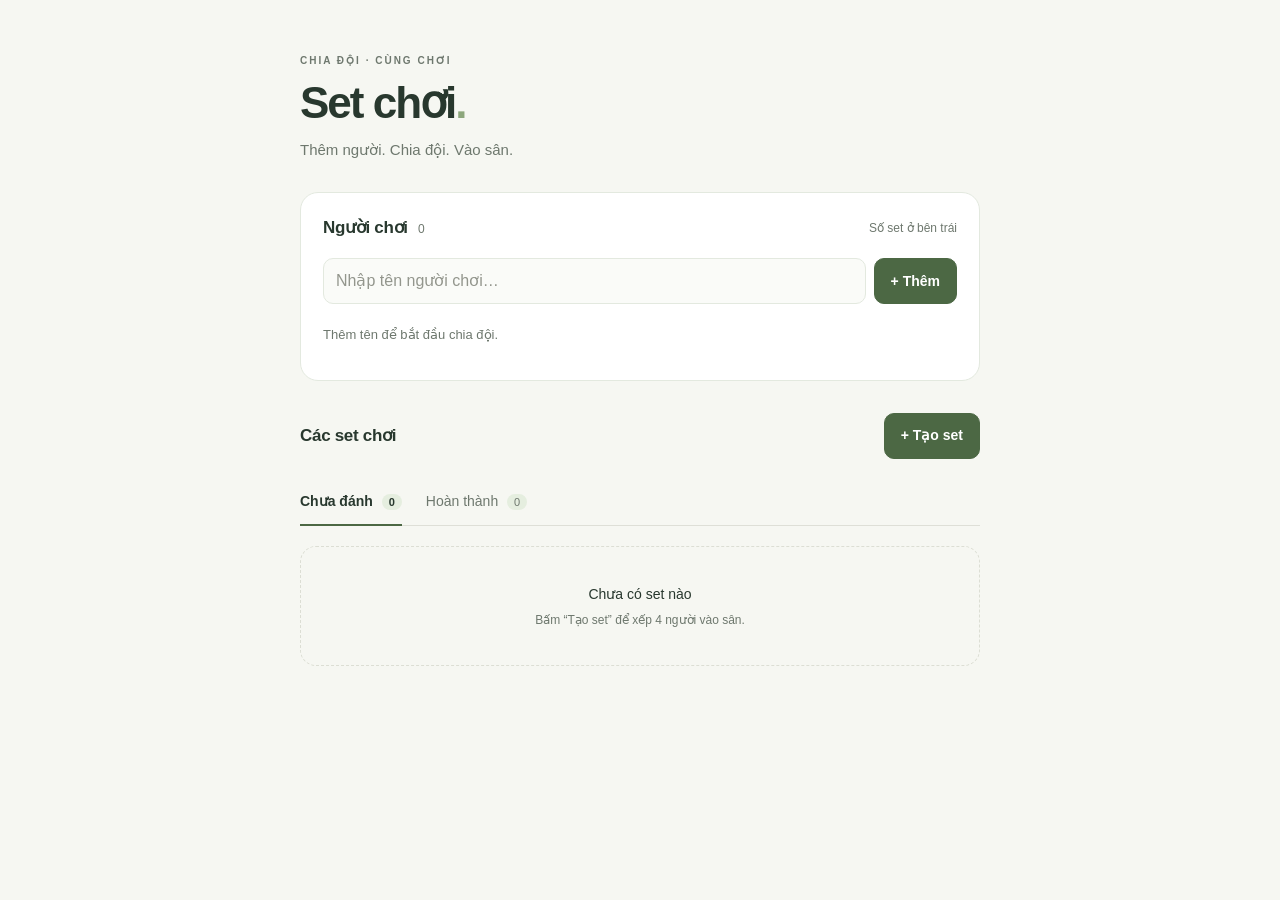
==== set-choi/index.html @ 96345367 "Initial commit" ====
<!doctype html>
<html lang="vi">
<head>
  <meta charset="UTF-8">
  <meta name="viewport" content="width=device-width, initial-scale=1">
  <meta name="theme-color" content="#f6f7f2">
  <meta name="description" content="Chia đội và quản lý các set chơi đơn giản.">
  <title>Set chơi</title>
  <link rel="stylesheet" href="style.css">
  <script src="script.js" defer></script>
</head>
<body>
  <main class="app">
    <header class="page-header">
      <span class="eyebrow">CHIA ĐỘI · CÙNG CHƠI</span>
      <h1>Set chơi<span class="title-dot">.</span></h1>
      <p>Thêm người. Chia đội. Vào sân.</p>
    </header>

    <section class="panel players-panel" aria-labelledby="players-heading">
      <div class="section-heading">
        <h2 id="players-heading">Người chơi <span id="player-total" class="small-count">0</span></h2>
        <span class="muted small">Số set ở bên trái</span>
      </div>
      <form id="player-form" class="player-form">
        <label class="sr-only" for="player-name">Tên người chơi</label>
        <input id="player-name" name="player-name" type="text" placeholder="Nhập tên người chơi…" maxlength="60" autocomplete="off" required>
        <button class="button primary" type="submit">+ Thêm</button>
      </form>
      <ul id="player-list" class="player-list"></ul>
      <p id="players-empty" class="empty-players">Thêm tên để bắt đầu chia đội.</p>
    </section>

    <section class="sets-section" aria-labelledby="sets-heading">
      <div class="section-heading sets-heading">
        <h2 id="sets-heading">Các set chơi</h2>
        <button id="add-set" class="button primary" type="button">+ Tạo set</button>
      </div>
      <div class="tabs" role="tablist" aria-label="Trạng thái set">
        <button id="tab-pending" class="tab active" type="button" role="tab" aria-selected="true" aria-controls="set-list" data-tab="pending">Chưa đánh <span id="pending-total">0</span></button>
        <button id="tab-completed" class="tab" type="button" role="tab" aria-selected="false" aria-controls="set-list" tabindex="-1" data-tab="completed">Hoàn thành <span id="completed-total">0</span></button>
      </div>
      <div id="set-list" class="set-list" role="tabpanel" aria-labelledby="tab-pending"></div>
    </section>
  </main>
  <p id="notice" class="notice" role="status" aria-live="polite" hidden></p>
</body>
</html>
---- set-choi/style.css ----
:root {
  color-scheme: light;
  --background: #f6f7f2;
  --surface: #fff;
  --text: #28382e;
  --muted: #6e786e;
  --line: #e3e9df;
  --badge-background: #e5eedf;
  --badge-text: #46623e;
  --accent: #4c6844;
}
* { box-sizing: border-box; }
body { margin: 0; background: var(--background); color: var(--text); font-family: -apple-system, BlinkMacSystemFont, "Segoe UI", sans-serif; font-size: 15px; line-height: 1.5; }
button, input, select { font: inherit; }
button { cursor: pointer; touch-action: manipulation; }
button, input, select { -webkit-tap-highlight-color: transparent; }
button:focus-visible, input:focus-visible, select:focus-visible { outline: 2px solid var(--accent); outline-offset: 3px; }
.app { width: min(100% - 40px, 680px); margin: 0 auto; padding: 48px 0 24px; }
.page-header { margin-bottom: 30px; }
.eyebrow { font-size: 10px; letter-spacing: 2px; font-weight: 600; color: var(--muted); }
h1 { margin: 6px 0; font-size: 44px; line-height: 1.2; font-weight: 650; letter-spacing: -2px; }
.title-dot { color: #8da77c; }
.page-header p { color: var(--muted); margin: 10px 0 0; }
h2 { font-size: 17px; font-weight: 650; margin: 0; letter-spacing: -.3px; }
.panel, .set-card { background: var(--surface); border: 1px solid var(--line); border-radius: 18px; padding: 22px; }
.section-heading { display: flex; align-items: center; justify-content: space-between; gap: 12px; }
.small { font-size: 12px; }
.muted { color: var(--muted); }
.small-count { font-size: 12px; font-weight: 500; color: var(--muted); margin-left: 6px; }
.player-form { display: flex; gap: 8px; margin: 18px 0 8px; }
input, select { min-width: 0; border: 1px solid var(--line); border-radius: 10px; background: #fafbf8; color: var(--text); min-height: 46px; padding: 10px 12px; font-size: 16px; }
input { flex: 1; width: 100%; }
input::placeholder { color: #93968d; }
.button { display: inline-flex; align-items: center; justify-content: center; gap: 6px; min-height: 46px; padding: 10px 16px; border-radius: 10px; border: 1px solid var(--line); font-size: 14px; font-weight: 600; white-space: nowrap; }
.primary { background: var(--accent); color: white; border-color: var(--accent); }
.secondary { background: #f5f6f2; color: var(--text); }
.button:disabled { opacity: .4; cursor: default; }
.player-list { list-style: none; margin: 0; padding: 0; }
.player-row { display: flex; align-items: center; gap: 12px; min-height: 58px; border-bottom: 1px solid var(--line); }
.player-row:last-child { border-bottom: 0; }
.player-count { display: grid; place-items: center; width: 32px; height: 32px; border-radius: 50%; background: var(--badge-background); color: var(--badge-text); font-size: 13px; font-weight: 650; flex-shrink: 0; }
.player-label { flex: 1; overflow-wrap: anywhere; }
.delete-player { border: 0; background: transparent; color: var(--muted); min-height: 44px; min-width: 44px; padding: 8px; font-size: 12px; }
.delete-player:hover, .delete-set:hover { color: #a34438; }
.empty-players { color: var(--muted); font-size: 13px; padding: 8px 0 0; }
.sets-section { margin-top: 32px; }
.tabs { display: flex; margin: 20px 0; border-bottom: 1px solid #dedfd7; gap: 24px; }
.tab { background: transparent; border: 0; border-bottom: 2px solid transparent; color: var(--muted); padding: 12px 0; margin-bottom: -1px; min-height: 46px; font-size: 14px; }
.tab.active { color: var(--text); border-bottom-color: var(--accent); font-weight: 600; }
.tab span { font-size: 11px; padding: 2px 7px; border-radius: 20px; background: var(--badge-background); margin-left: 5px; }
.set-list { display: grid; gap: 14px; }
.card-heading { display: flex; align-items: center; justify-content: space-between; gap: 10px; margin-bottom: 18px; }
.card-heading h3 { margin: 0; font-size: 15px; font-weight: 650; }
.status { font-size: 11px; color: var(--muted); display: inline-flex; align-items: center; gap: 5px; }
.status::before { content: ""; height: 5px; width: 5px; border-radius: 50%; background: #b2b6a8; }
.status.done { color: var(--accent); }
.status.done::before { background: #86a574; }
.teams { display: grid; grid-template-columns: minmax(0, 1fr) 24px minmax(0, 1fr); gap: 10px; align-items: center; }
.team { display: grid; gap: 8px; min-width: 0; }
.team-title { font-size: 10px; color: var(--muted); letter-spacing: 1.5px; font-weight: 600; margin-bottom: 2px; }
select { width: 100%; padding-left: 10px; padding-right: 4px; font-size: 14px; }
.versus { color: #a1a497; font-size: 10px; text-align: center; margin-top: 20px; }
.completed-name { margin: 0; background: #f8f9f5; padding: 11px; border-radius: 10px; min-height: 44px; font-size: 14px; overflow-wrap: anywhere; }
.card-footer { display: flex; justify-content: space-between; align-items: center; gap: 12px; border-top: 1px solid var(--line); padding-top: 16px; margin-top: 20px; }
.delete-set { background: transparent; border: 0; color: var(--muted); min-height: 44px; padding: 8px 0; font-size: 12px; }
.card-footer .button { min-height: 42px; font-size: 13px; }
.empty-state { text-align: center; padding: 36px 16px; border: 1px dashed #dcded4; border-radius: 16px; }
.empty-state strong { font-size: 14px; font-weight: 500; }
.empty-state p { margin: 6px 0 0; font-size: 12px; color: var(--muted); }
.notice { position: fixed; bottom: max(20px, env(safe-area-inset-bottom)); left: 50%; transform: translateX(-50%); width: max-content; max-width: calc(100% - 32px); background: var(--accent); color: white; padding: 12px 18px; border-radius: 12px; font-size: 13px; box-shadow: 0 4px 20px #0002; z-index: 2; }
.sr-only { position: absolute; width: 1px; height: 1px; padding: 0; margin: -1px; overflow: hidden; clip: rect(0, 0, 0, 0); white-space: nowrap; border: 0; }
[hidden] { display: none !important; }
@media (max-width: 420px) {
  .app { width: calc(100% - 28px); padding-top: 28px; }
  h1 { font-size: 38px; }
  .panel, .set-card { padding: 16px; border-radius: 14px; }
  .players-panel .section-heading { align-items: baseline; }
  .players-panel .section-heading .small { font-size: 10px; }
  .button { padding: 10px 12px; }
  .teams { gap: 6px; grid-template-columns: minmax(0, 1fr) 18px minmax(0, 1fr); }
  select { font-size: 16px; }
  .tabs { gap: 20px; }
}
@media (prefers-reduced-motion: no-preference) {
  button { transition: opacity .15s, background-color .15s; }
}
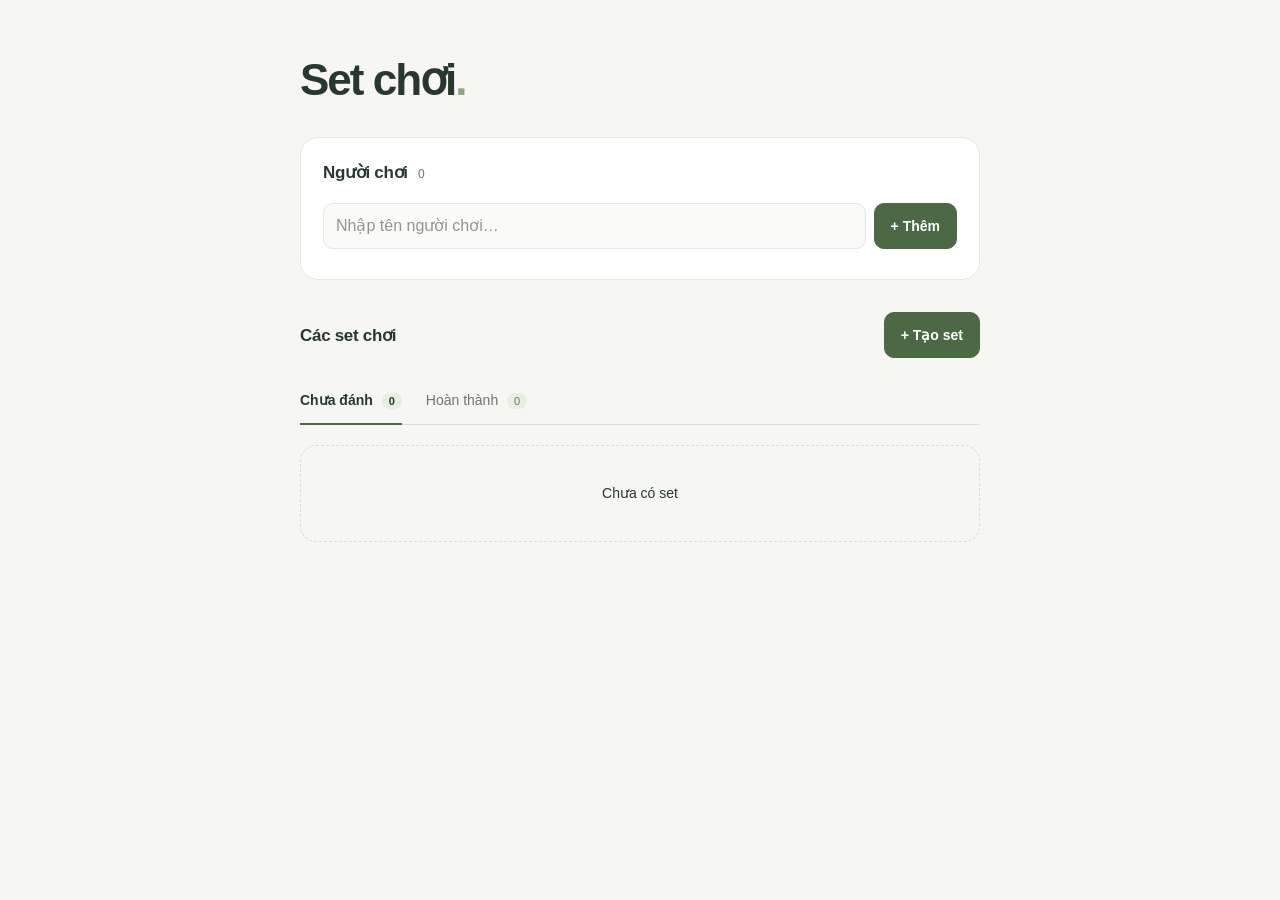
==== commit d0919e4a: "Update code" ====
--- a/set-choi/index.html
+++ b/set-choi/index.html
@@ -12,15 +12,12 @@
 <body>
   <main class="app">
     <header class="page-header">
-      <span class="eyebrow">CHIA ĐỘI · CÙNG CHƠI</span>
       <h1>Set chơi<span class="title-dot">.</span></h1>
-      <p>Thêm người. Chia đội. Vào sân.</p>
     </header>
 
     <section class="panel players-panel" aria-labelledby="players-heading">
       <div class="section-heading">
         <h2 id="players-heading">Người chơi <span id="player-total" class="small-count">0</span></h2>
-        <span class="muted small">Số set ở bên trái</span>
       </div>
       <form id="player-form" class="player-form">
         <label class="sr-only" for="player-name">Tên người chơi</label>
@@ -28,7 +25,6 @@
         <button class="button primary" type="submit">+ Thêm</button>
       </form>
       <ul id="player-list" class="player-list"></ul>
-      <p id="players-empty" class="empty-players">Thêm tên để bắt đầu chia đội.</p>
     </section>
 
     <section class="sets-section" aria-labelledby="sets-heading">
--- a/set-choi/style.css
+++ b/set-choi/style.css
@@ -17,10 +17,8 @@
 button:focus-visible, input:focus-visible, select:focus-visible { outline: 2px solid var(--accent); outline-offset: 3px; }
 .app { width: min(100% - 40px, 680px); margin: 0 auto; padding: 48px 0 24px; }
 .page-header { margin-bottom: 30px; }
-.eyebrow { font-size: 10px; letter-spacing: 2px; font-weight: 600; color: var(--muted); }
 h1 { margin: 6px 0; font-size: 44px; line-height: 1.2; font-weight: 650; letter-spacing: -2px; }
 .title-dot { color: #8da77c; }
-.page-header p { color: var(--muted); margin: 10px 0 0; }
 h2 { font-size: 17px; font-weight: 650; margin: 0; letter-spacing: -.3px; }
 .panel, .set-card { background: var(--surface); border: 1px solid var(--line); border-radius: 18px; padding: 22px; }
 .section-heading { display: flex; align-items: center; justify-content: space-between; gap: 12px; }
@@ -42,7 +40,6 @@
 .player-label { flex: 1; overflow-wrap: anywhere; }
 .delete-player { border: 0; background: transparent; color: var(--muted); min-height: 44px; min-width: 44px; padding: 8px; font-size: 12px; }
 .delete-player:hover, .delete-set:hover { color: #a34438; }
-.empty-players { color: var(--muted); font-size: 13px; padding: 8px 0 0; }
 .sets-section { margin-top: 32px; }
 .tabs { display: flex; margin: 20px 0; border-bottom: 1px solid #dedfd7; gap: 24px; }
 .tab { background: transparent; border: 0; border-bottom: 2px solid transparent; color: var(--muted); padding: 12px 0; margin-bottom: -1px; min-height: 46px; font-size: 14px; }
@@ -66,7 +63,6 @@
 .card-footer .button { min-height: 42px; font-size: 13px; }
 .empty-state { text-align: center; padding: 36px 16px; border: 1px dashed #dcded4; border-radius: 16px; }
 .empty-state strong { font-size: 14px; font-weight: 500; }
-.empty-state p { margin: 6px 0 0; font-size: 12px; color: var(--muted); }
 .notice { position: fixed; bottom: max(20px, env(safe-area-inset-bottom)); left: 50%; transform: translateX(-50%); width: max-content; max-width: calc(100% - 32px); background: var(--accent); color: white; padding: 12px 18px; border-radius: 12px; font-size: 13px; box-shadow: 0 4px 20px #0002; z-index: 2; }
 .sr-only { position: absolute; width: 1px; height: 1px; padding: 0; margin: -1px; overflow: hidden; clip: rect(0, 0, 0, 0); white-space: nowrap; border: 0; }
 [hidden] { display: none !important; }
